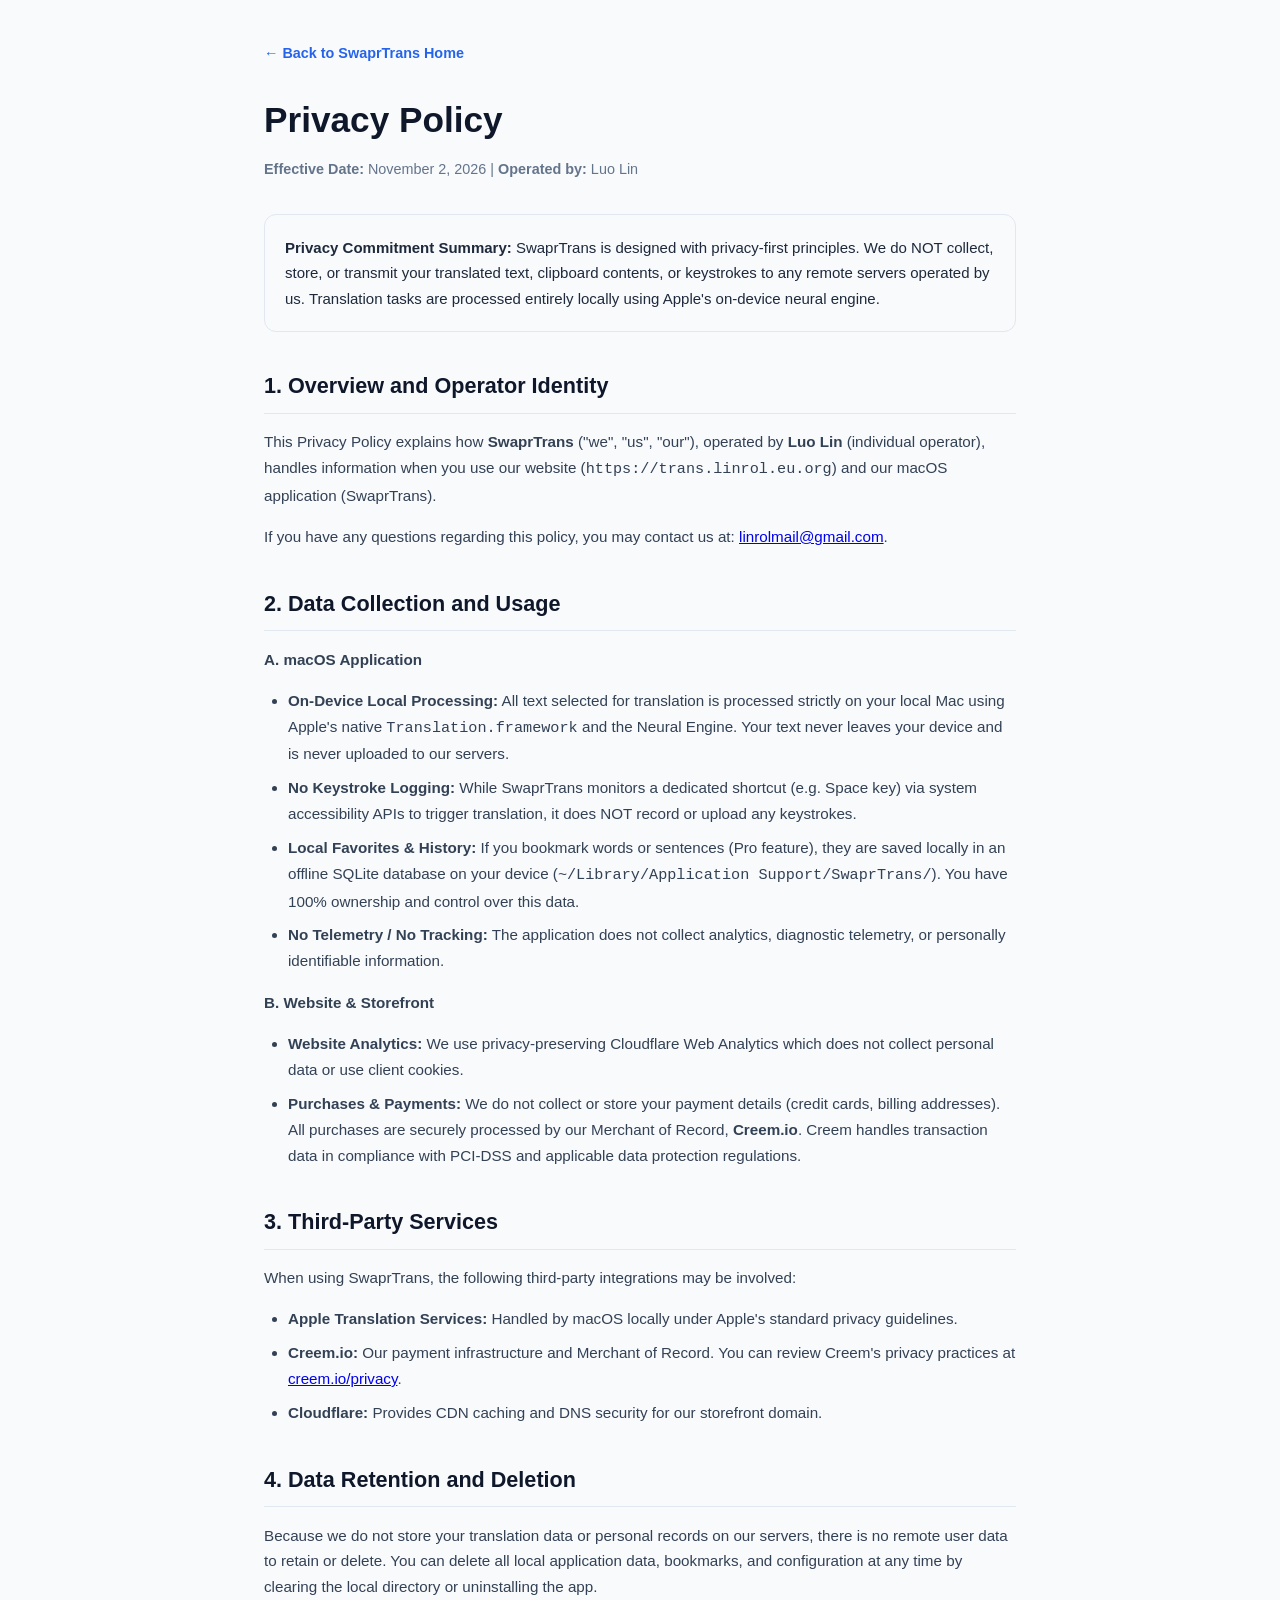
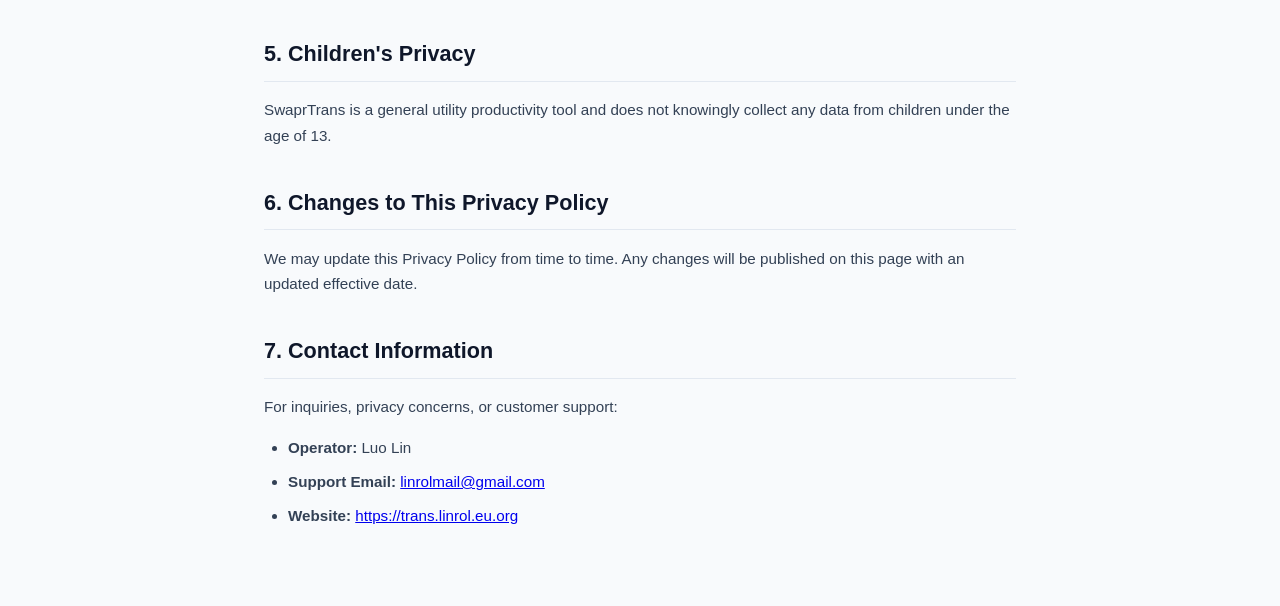
==== docs/privacy.html @ 2050230d "feat(compliance): add Privacy Policy, Terms of Service with AUP & NSFW policy, custom domain trans.l" ====
<!DOCTYPE html>
<html lang="en">
  <head>
    <meta charset="utf-8" />
    <meta name="viewport" content="width=device-width, initial-scale=1" />
    <title>Privacy Policy - SwaprTrans</title>
    <meta name="description" content="Privacy Policy for SwaprTrans application and website." />
    <link rel="canonical" href="https://trans.linrol.eu.org/privacy.html" />
    <link rel="icon" type="image/png" href="assets/favicon.png" />
    <link rel="stylesheet" href="styles.css" />
    <style>
      .legal-page {
        max-width: 800px;
        margin: 40px auto 80px;
        padding: 0 24px;
        color: #1e293b;
        line-height: 1.7;
      }
      .legal-page h1 {
        font-size: 2.2rem;
        font-weight: 800;
        margin-bottom: 8px;
        color: #0f172a;
      }
      .legal-page .meta {
        color: #64748b;
        font-size: 0.9rem;
        margin-bottom: 32px;
      }
      .legal-page h2 {
        font-size: 1.35rem;
        font-weight: 700;
        margin-top: 36px;
        margin-bottom: 12px;
        color: #0f172a;
        border-bottom: 1px solid #e2e8f0;
        padding-bottom: 8px;
      }
      .legal-page p, .legal-page li {
        font-size: 0.95rem;
        color: #334155;
      }
      .legal-page ul {
        padding-left: 24px;
        margin-bottom: 16px;
      }
      .legal-page li {
        margin-bottom: 8px;
      }
      .legal-card {
        background: #f8fafc;
        border: 1px solid #e2e8f0;
        border-radius: 12px;
        padding: 20px;
        margin: 24px 0;
      }
      .back-nav {
        margin-bottom: 24px;
      }
      .back-nav a {
        display: inline-flex;
        align-items: center;
        gap: 6px;
        color: #2563eb;
        text-decoration: none;
        font-weight: 600;
        font-size: 0.9rem;
      }
      .back-nav a:hover {
        text-decoration: underline;
      }
    </style>
  </head>
  <body>
    <div class="legal-page">
      <div class="back-nav">
        <a href="/">← Back to SwaprTrans Home</a>
      </div>

      <h1>Privacy Policy</h1>
      <div class="meta">
        <strong>Effective Date:</strong> November 2, 2026 | <strong>Operated by:</strong> Luo Lin
      </div>

      <div class="legal-card">
        <strong>Privacy Commitment Summary:</strong> SwaprTrans is designed with privacy-first principles. We do NOT collect, store, or transmit your translated text, clipboard contents, or keystrokes to any remote servers operated by us. Translation tasks are processed entirely locally using Apple's on-device neural engine.
      </div>

      <h2>1. Overview and Operator Identity</h2>
      <p>
        This Privacy Policy explains how <strong>SwaprTrans</strong> ("we", "us", "our"), operated by <strong>Luo Lin</strong> (individual operator), handles information when you use our website (<code>https://trans.linrol.eu.org</code>) and our macOS application (SwaprTrans).
      </p>
      <p>
        If you have any questions regarding this policy, you may contact us at: <a href="mailto:linrolmail@gmail.com">linrolmail@gmail.com</a>.
      </p>

      <h2>2. Data Collection and Usage</h2>
      <p><strong>A. macOS Application</strong></p>
      <ul>
        <li><strong>On-Device Local Processing:</strong> All text selected for translation is processed strictly on your local Mac using Apple's native <code>Translation.framework</code> and the Neural Engine. Your text never leaves your device and is never uploaded to our servers.</li>
        <li><strong>No Keystroke Logging:</strong> While SwaprTrans monitors a dedicated shortcut (e.g. Space key) via system accessibility APIs to trigger translation, it does NOT record or upload any keystrokes.</li>
        <li><strong>Local Favorites & History:</strong> If you bookmark words or sentences (Pro feature), they are saved locally in an offline SQLite database on your device (<code>~/Library/Application Support/SwaprTrans/</code>). You have 100% ownership and control over this data.</li>
        <li><strong>No Telemetry / No Tracking:</strong> The application does not collect analytics, diagnostic telemetry, or personally identifiable information.</li>
      </ul>

      <p><strong>B. Website & Storefront</strong></p>
      <ul>
        <li><strong>Website Analytics:</strong> We use privacy-preserving Cloudflare Web Analytics which does not collect personal data or use client cookies.</li>
        <li><strong>Purchases & Payments:</strong> We do not collect or store your payment details (credit cards, billing addresses). All purchases are securely processed by our Merchant of Record, <strong>Creem.io</strong>. Creem handles transaction data in compliance with PCI-DSS and applicable data protection regulations.</li>
      </ul>

      <h2>3. Third-Party Services</h2>
      <p>
        When using SwaprTrans, the following third-party integrations may be involved:
      </p>
      <ul>
        <li><strong>Apple Translation Services:</strong> Handled by macOS locally under Apple's standard privacy guidelines.</li>
        <li><strong>Creem.io:</strong> Our payment infrastructure and Merchant of Record. You can review Creem's privacy practices at <a href="https://www.creem.io/privacy" target="_blank" rel="noopener noreferrer">creem.io/privacy</a>.</li>
        <li><strong>Cloudflare:</strong> Provides CDN caching and DNS security for our storefront domain.</li>
      </ul>

      <h2>4. Data Retention and Deletion</h2>
      <p>
        Because we do not store your translation data or personal records on our servers, there is no remote user data to retain or delete. You can delete all local application data, bookmarks, and configuration at any time by clearing the local directory or uninstalling the app.
      </p>

      <h2>5. Children's Privacy</h2>
      <p>
        SwaprTrans is a general utility productivity tool and does not knowingly collect any data from children under the age of 13.
      </p>

      <h2>6. Changes to This Privacy Policy</h2>
      <p>
        We may update this Privacy Policy from time to time. Any changes will be published on this page with an updated effective date.
      </p>

      <h2>7. Contact Information</h2>
      <p>
        For inquiries, privacy concerns, or customer support:
      </p>
      <ul>
        <li><strong>Operator:</strong> Luo Lin</li>
        <li><strong>Support Email:</strong> <a href="mailto:linrolmail@gmail.com">linrolmail@gmail.com</a></li>
        <li><strong>Website:</strong> <a href="https://trans.linrol.eu.org">https://trans.linrol.eu.org</a></li>
      </ul>
    </div>
  </body>
</html>
---- docs/styles.css ----
:root {
  --bg: #f8fafc;
  --bg-elevated: rgba(255, 255, 255, 0.9);
  --bg-card: #ffffff;
  --bg-card-hover: #ffffff;
  --border: rgba(15, 23, 42, 0.08);
  --border-strong: rgba(15, 23, 42, 0.14);
  --border-accent: rgba(37, 99, 235, 0.35);
  --text: #0f172a;
  --text-muted: #475569;
  --text-dim: #64748b;
  --primary: #0284c7;
  --primary-hover: #0369a1;
  --accent: #6366f1;
  --emerald: #059669;
  --radius-xs: 6px;
  --radius-sm: 10px;
  --radius: 16px;
  --radius-lg: 24px;
  --ease: cubic-bezier(0.16, 1, 0.3, 1);
  --font-sans: -apple-system, BlinkMacSystemFont, "SF Pro Text", "SF Pro Display", "PingFang SC", "Hiragino Sans GB", "Segoe UI", Roboto, Helvetica, Arial, sans-serif;
  --font-mono: ui-monospace, SFMono-Regular, "SF Mono", Menlo, Monaco, Consolas, monospace;
  color-scheme: light;
}

*, *::before, *::after {
  box-sizing: border-box;
}

html {
  scroll-behavior: smooth;
  scroll-padding-top: 90px;
}

body {
  margin: 0;
  min-height: 100dvh;
  font-family: var(--font-sans);
  font-size: 15px;
  line-height: 1.6;
  color: var(--text);
  background-color: var(--bg);
  overflow-x: hidden;
  -webkit-font-smoothing: antialiased;
  text-rendering: optimizeLegibility;
}

/* Luminous Ambient Glow (Hardware Accelerated, Zero-Blur Gradient) */
.ambient {
  position: absolute;
  top: 0;
  left: 0;
  right: 0;
  height: 1200px;
  pointer-events: none;
  z-index: 0;
  overflow: hidden;
  background:
    radial-gradient(circle 500px at 25% 0%, rgba(186, 230, 253, 0.45) 0%, transparent 70%),
    radial-gradient(circle 450px at 85% 25%, rgba(221, 214, 254, 0.4) 0%, transparent 70%),
    radial-gradient(circle 400px at 15% 65%, rgba(254, 215, 170, 0.25) 0%, transparent 70%);
}

.container {
  width: 100%;
  max-width: 960px;
  margin: 0 auto;
  padding: 0 20px;
  position: relative;
  z-index: 1;
}

/* Floating Pill Navbar */
.nav-wrap {
  position: sticky;
  top: 16px;
  z-index: 100;
  display: flex;
  justify-content: center;
  padding: 0 16px;
}

.nav-pill {
  display: flex;
  align-items: center;
  justify-content: space-between;
  gap: 16px;
  padding: 6px 14px 6px 12px;
  background: rgba(255, 255, 255, 0.88);
  backdrop-filter: blur(20px) saturate(180%);
  -webkit-backdrop-filter: blur(20px) saturate(180%);
  border: 1px solid var(--border-strong);
  border-radius: 9999px;
  box-shadow: 0 10px 30px rgba(15, 23, 42, 0.08), 0 1px 3px rgba(15, 23, 42, 0.05);
  max-width: 900px;
  width: 100%;
}

.brand {
  display: flex;
  align-items: center;
  gap: 10px;
  text-decoration: none;
  color: var(--text);
  font-weight: 700;
  flex-shrink: 0;
}

.brand img {
  border-radius: 7px;
  box-shadow: 0 2px 6px rgba(0, 0, 0, 0.08);
}

.brand-text {
  display: flex;
  align-items: center;
  gap: 6px;
}

.brand-title {
  font-size: 0.98rem;
  letter-spacing: -0.02em;
  color: #0f172a;
  white-space: nowrap;
}

.brand-badge {
  font-size: 0.72rem;
  color: #0284c7;
  background: #e0f2fe;
  padding: 2px 8px;
  border-radius: 9999px;
  font-weight: 600;
  white-space: nowrap;
}

.nav-links {
  display: flex;
  align-items: center;
  gap: 18px;
  white-space: nowrap;
}

.nav-links a {
  font-size: 0.85rem;
  font-weight: 500;
  color: var(--text-muted);
  text-decoration: none;
  white-space: nowrap;
  transition: color 150ms var(--ease);
}

.nav-links a:hover {
  color: var(--text);
}

.nav-links .nav-link-pro {
  color: #7c3aed;
  font-weight: 600;
  display: inline-flex;
  align-items: center;
  gap: 4px;
  background: rgba(124, 58, 237, 0.08);
  padding: 3px 10px;
  border-radius: 9999px;
  font-size: 0.82rem;
  transition: all 150ms var(--ease);
}

.nav-links .nav-link-pro:hover {
  background: rgba(124, 58, 237, 0.16);
  color: #6d28d9;
}

.nav-links .nav-link-pro .pro-tag {
  font-size: 0.72rem;
  line-height: 1;
}

.nav-actions {
  display: flex;
  align-items: center;
  gap: 8px;
  flex-shrink: 0;
  padding-right: 2px;
}

/* Language Toggle Switch */
.lang-switch {
  display: flex;
  background: #f1f5f9;
  border: 1px solid var(--border);
  border-radius: 9999px;
  padding: 2px;
}

.lang-switch button {
  background: transparent;
  border: none;
  padding: 3px 8px;
  font-size: 0.74rem;
  font-weight: 600;
  color: var(--text-muted);
  border-radius: 9999px;
  cursor: pointer;
  transition: all 150ms var(--ease);
}

.lang-switch button[aria-pressed="true"] {
  background: #ffffff;
  color: #0f172a;
  box-shadow: 0 1px 3px rgba(0, 0, 0, 0.1);
}

/* Button Component */
.btn {
  display: inline-flex;
  align-items: center;
  justify-content: center;
  gap: 6px;
  padding: 7px 15px;
  font-size: 0.84rem;
  font-weight: 600;
  border-radius: 9999px;
  text-decoration: none;
  cursor: pointer;
  border: none;
  transition: all 180ms var(--ease);
  line-height: 1.2;
  white-space: nowrap;
  flex-shrink: 0;
}

.btn-primary {
  background: linear-gradient(135deg, #0284c7 0%, #2563eb 100%);
  color: #ffffff;
  box-shadow: 0 4px 14px rgba(37, 99, 235, 0.28);
}

.btn-primary:hover {
  background: linear-gradient(135deg, #0369a1 0%, #1d4ed8 100%);
  box-shadow: 0 6px 20px rgba(37, 99, 235, 0.4);
  transform: translateY(-1px);
}

.btn-secondary {
  background: #ffffff;
  color: #0f172a;
  border: 1px solid var(--border-strong);
  box-shadow: 0 1px 2px rgba(0, 0, 0, 0.04);
}

.btn-secondary:hover {
  background: #f8fafc;
  border-color: rgba(15, 23, 42, 0.25);
  transform: translateY(-1px);
}

.btn-pro {
  background: linear-gradient(135deg, #7c3aed 0%, #a855f7 100%);
  color: #ffffff !important;
  box-shadow: 0 4px 14px rgba(124, 58, 237, 0.32);
  border: none;
}

.btn-pro:hover {
  background: linear-gradient(135deg, #6d28d9 0%, #9333ea 100%);
  box-shadow: 0 6px 20px rgba(124, 58, 237, 0.45);
  transform: translateY(-1px);
}

.btn-icon {
  width: 32px;
  height: 32px;
  padding: 0;
  border-radius: 50%;
  background: #ffffff;
  border: 1px solid var(--border);
  color: var(--text-muted);
  box-shadow: 0 1px 2px rgba(0, 0, 0, 0.04);
  flex-shrink: 0;
}

.btn-icon:hover {
  color: var(--text);
  border-color: var(--border-strong);
}

/* Hero Section */
.hero {
  padding: 56px 0 36px;
  text-align: center;
}

.eyebrow-pill {
  display: inline-flex;
  align-items: center;
  gap: 8px;
  padding: 4px 12px;
  background: #e0f2fe;
  border: 1px solid rgba(2, 132, 199, 0.25);
  border-radius: 9999px;
  font-size: 0.78rem;
  font-weight: 600;
  color: #0369a1;
  margin-bottom: 22px;
}

.eyebrow-pill .dot {
  width: 6px;
  height: 6px;
  background: #0284c7;
  border-radius: 50%;
  box-shadow: 0 0 8px rgba(2, 132, 199, 0.6);
}

.hero h1 {
  font-size: clamp(2.3rem, 4.8vw, 3.8rem);
  font-weight: 800;
  line-height: 1.15;
  letter-spacing: -0.04em;
  margin: 0 0 16px;
  color: #0f172a;
}

.hero h1 .gradient {
  background: linear-gradient(135deg, #0284c7 0%, #4f46e5 50%, #9333ea 100%);
  -webkit-background-clip: text;
  -webkit-text-fill-color: transparent;
}

.hero-sub {
  font-size: 1.05rem;
  color: var(--text-muted);
  max-width: 640px;
  margin: 0 auto 28px;
  line-height: 1.65;
}

.hero-actions {
  display: flex;
  align-items: center;
  justify-content: center;
  gap: 12px;
  margin-bottom: 28px;
}

.hero-actions .btn {
  padding: 10px 22px;
  font-size: 0.92rem;
}

.hero-meta {
  display: flex;
  align-items: center;
  justify-content: center;
  gap: 20px;
  font-size: 0.8rem;
  color: var(--text-dim);
  margin-bottom: 40px;
}

.hero-meta span {
  display: inline-flex;
  align-items: center;
  gap: 5px;
}

.hero-meta svg {
  color: var(--emerald);
}

/* Interactive macOS Demo Box (Clean Light Window) */
.demo-card {
  background: #ffffff;
  border-radius: var(--radius);
  border: 1px solid var(--border-strong);
  box-shadow: 0 24px 60px rgba(15, 23, 42, 0.09), 0 1px 3px rgba(0, 0, 0, 0.04);
  max-width: 760px;
  margin: 0 auto;
  overflow: hidden;
  text-align: left;
}

.demo-bar {
  height: 38px;
  background: #f8fafc;
  border-bottom: 1px solid #e2e8f0;
  display: flex;
  align-items: center;
  padding: 0 14px;
  position: relative;
}

.demo-dots {
  display: flex;
  gap: 6px;
}

.demo-dot {
  width: 10px;
  height: 10px;
  border-radius: 50%;
}

.demo-dot.red { background: #ff5f56; }
.demo-dot.yellow { background: #ffbd2e; }
.demo-dot.green { background: #27c93f; }

.demo-title {
  position: absolute;
  left: 50%;
  transform: translateX(-50%);
  font-size: 0.78rem;
  font-weight: 500;
  color: #64748b;
  display: flex;
  align-items: center;
  gap: 5px;
}

.demo-body {
  padding: 24px;
  position: relative;
  background: #ffffff;
  min-height: 275px;
}

.editor-fake-toolbar {
  display: flex;
  align-items: center;
  gap: 14px;
  margin-top: 14px;
  color: #94a3b8;
  opacity: 0.6;
  font-size: 14px;
}

.editor-fake-toolbar svg {
  width: 15px;
  height: 15px;
}

/* Safari Browser URL Bar in Demo */
.demo-browser-bar {
  position: absolute;
  left: 50%;
  transform: translateX(-50%);
  background: #ffffff;
  border: 1px solid #cbd5e1;
  border-radius: 6px;
  padding: 3px 14px;
  font-size: 0.74rem;
  color: #475569;
  display: flex;
  align-items: center;
  gap: 6px;
  max-width: 380px;
  width: 60%;
  box-shadow: 0 1px 2px rgba(0, 0, 0, 0.03);
}

.demo-browser-bar svg {
  color: #64748b;
  flex-shrink: 0;
}

#browser-url-text {
  overflow: hidden;
  text-overflow: ellipsis;
  white-space: nowrap;
}

/* Terminal Theme Styles */
.demo-card.theme-terminal {
  background: #18181b;
  border-color: #3f3f46;
  box-shadow: 0 24px 60px rgba(0, 0, 0, 0.45);
}

.demo-card.theme-terminal .demo-bar {
  background: #27272a;
  border-bottom: 1px solid #3f3f46;
}

.demo-card.theme-terminal .demo-title {
  color: #a1a1aa;
  font-family: ui-monospace, SFMono-Regular, Menlo, Monaco, Consolas, monospace;
}

.demo-card.theme-terminal .demo-body {
  background: #18181b;
}

.demo-card.theme-terminal .input-surface {
  background: #18181b;
  color: #f4f4f5;
  font-family: ui-monospace, SFMono-Regular, Menlo, Monaco, Consolas, monospace;
  font-size: 0.95rem;
}

.demo-card.theme-terminal .terminal-prompt {
  color: #34d399;
  font-weight: 600;
  margin-right: 4px;
}

.demo-card.theme-terminal .terminal-fake-statusbar {
  display: flex;
  align-items: center;
  margin-top: 18px;
  padding-top: 8px;
  border-top: 1px solid #27272a;
  font-family: ui-monospace, monospace;
  font-size: 10px;
  color: #71717a;
}

/* Browser Theme Styles */
.demo-card.theme-browser {
  background: #fdfdfd;
}

.demo-card.theme-browser .input-surface {
  font-family: -apple-system, BlinkMacSystemFont, "Segoe UI", Roboto, Helvetica, Arial, sans-serif;
  font-size: 1.08rem;
  line-height: 1.7;
  color: #1e293b;
  padding: 16px 20px;
}

.input-surface {
  background: #ffffff;
  border-radius: var(--radius-sm);
  padding: 12px 14px;
  min-height: 90px;
  font-size: 1.05rem;
  line-height: 1.6;
  color: #0f172a;
}

.text-stream {
  word-break: break-word;
}

.text-selected {
  background: #6ee7b7;
  color: #064e3b;
  border-radius: 3px;
  padding: 1px 4px;
}

.text-replaced {
  background: #dcfce7;
  color: #15803d;
  border-radius: 3px;
  padding: 1px 4px;
  animation: swapGlow 0.8s ease-out;
}

/* Exact Real-App SwaprTrans HUD (1:1 with Screenshot) */
.swapr-hud {
  position: absolute;
  top: 76px;
  left: 24px;
  width: 320px;
  background: rgba(244, 245, 247, 0.88);
  backdrop-filter: blur(28px) saturate(190%);
  -webkit-backdrop-filter: blur(28px) saturate(190%);
  border: 1px solid rgba(255, 255, 255, 0.7);
  border-radius: 14px;
  padding: 12px 14px 14px;
  box-shadow: 0 16px 36px rgba(15, 23, 42, 0.16), 0 2px 10px rgba(0, 0, 0, 0.06);
  opacity: 0;
  transform: translateY(6px) scale(0.98);
  transition: all 0.22s var(--ease);
  pointer-events: none;
  z-index: 10;
  color: #1e293b;
}

.swapr-hud.is-visible {
  opacity: 1;
  transform: translateY(0) scale(1);
}

.hud-header {
  display: flex;
  align-items: center;
  justify-content: space-between;
  margin-bottom: 8px;
}

.hud-direction-pill {
  display: inline-flex;
  align-items: center;
  gap: 5px;
  background: rgba(0, 0, 0, 0.06);
  padding: 3px 8px;
  border-radius: 6px;
  font-size: 11px;
  font-weight: 700;
  color: #0f172a;
}

.hud-direction-pill svg.hud-book-icon {
  width: 12px;
  height: 12px;
  color: #0284c7;
}

.hud-direction-pill svg.hud-swap-arrows {
  width: 10px;
  height: 10px;
  color: #64748b;
}

.hud-header-right {
  display: flex;
  align-items: center;
  gap: 8px;
}

.hud-icon-btn {
  background: transparent;
  border: none;
  color: #64748b;
  cursor: pointer;
  padding: 2px;
  display: flex;
  align-items: center;
  justify-content: center;
}

.hud-provider-tag {
  font-size: 9.5px;
  color: #64748b;
  background: rgba(0, 0, 0, 0.06);
  padding: 2px 7px;
  border-radius: 9999px;
  font-weight: 500;
}

.hud-body {
  margin-top: 4px;
  margin-bottom: 12px;
}

.hud-orig-text {
  font-size: 11px;
  color: #64748b;
  line-height: 1.4;
}

.hud-divider {
  height: 1px;
  background: rgba(0, 0, 0, 0.07);
  margin: 6px 0 8px;
}

.hud-trans-text {
  font-size: 13.5px;
  font-weight: 600;
  color: #0f172a;
  line-height: 1.45;
}

.hud-actions {
  display: flex;
  justify-content: flex-end;
  gap: 8px;
}

.hud-btn {
  display: inline-flex;
  align-items: center;
  gap: 5px;
  background: #ffffff;
  border: 1px solid rgba(0, 0, 0, 0.12);
  border-radius: 6px;
  padding: 4px 10px;
  font-size: 11px;
  font-weight: 500;
  color: #0f172a;
  box-shadow: 0 1px 2px rgba(0, 0, 0, 0.05);
  transition: all 120ms ease;
}

.hud-btn.active,
.hud-btn-replace.active {
  background: #0284c7;
  color: #ffffff;
  border-color: #0284c7;
  box-shadow: 0 2px 6px rgba(2, 132, 199, 0.35);
  transform: scale(0.97);
}

.hud-btn-copy.active {
  background: #10b981 !important;
  color: #ffffff !important;
  border-color: #10b981 !important;
  box-shadow: 0 2px 6px rgba(16, 185, 129, 0.35) !important;
  transform: scale(0.97);
}

.demo-pills {
  display: flex;
  justify-content: center;
  gap: 8px;
  margin-top: 14px;
}

.demo-pill {
  background: #ffffff;
  border: 1px solid var(--border);
  color: var(--text-muted);
  font-size: 0.78rem;
  padding: 5px 13px;
  border-radius: 9999px;
  cursor: pointer;
  box-shadow: 0 1px 2px rgba(0, 0, 0, 0.03);
  transition: all 150ms var(--ease);
}

.demo-pill:hover,
.demo-pill.active {
  background: #e0f2fe;
  border-color: rgba(2, 132, 199, 0.35);
  color: #0369a1;
  font-weight: 600;
}

/* Compact Bento Features (4 Key Cards in Crisp White) */
.features-section {
  padding: 50px 0 36px;
}

.bento-grid {
  display: grid;
  grid-template-columns: repeat(2, 1fr);
  gap: 16px;
}

.bento-card {
  background: #ffffff;
  border: 1px solid var(--border);
  border-radius: var(--radius);
  padding: 24px;
  box-shadow: 0 4px 18px rgba(15, 23, 42, 0.04);
  transition: all 200ms var(--ease);
  position: relative;
  display: flex;
  flex-direction: column;
}

.bento-card:hover {
  border-color: rgba(15, 23, 42, 0.16);
  transform: translateY(-2px);
  box-shadow: 0 12px 30px rgba(15, 23, 42, 0.08);
}

.bento-card-icon {
  width: 40px;
  height: 40px;
  border-radius: 10px;
  background: #eff6ff;
  border: 1px solid #dbeafe;
  display: flex;
  align-items: center;
  justify-content: center;
  color: #2563eb;
  margin-bottom: 14px;
  flex-shrink: 0;
}

.bento-card-icon.purple {
  background: #f5f3ff;
  border-color: #ede9fe;
  color: #7c3aed;
}

.bento-card-icon.emerald {
  background: #ecfdf5;
  border-color: #d1fae5;
  color: #059669;
}

.bento-card h3 {
  font-size: 1.05rem;
  font-weight: 700;
  margin: 0 0 8px;
  color: #0f172a;
}

.bento-card p {
  font-size: 0.88rem;
  color: var(--text-muted);
  line-height: 1.6;
  margin: 0;
  flex-grow: 1;
}

/* Compact Install & Setup Card */
.install-section {
  padding: 24px 0 60px;
}

.install-box {
  background: #ffffff;
  border: 1px solid var(--border);
  border-radius: var(--radius);
  padding: 28px;
  display: grid;
  grid-template-columns: 1.2fr 1fr;
  gap: 28px;
  align-items: center;
  box-shadow: 0 6px 24px rgba(15, 23, 42, 0.04);
}

.install-steps {
  list-style: none;
  padding: 0;
  margin: 0;
  display: flex;
  flex-direction: column;
  gap: 12px;
}

.install-step {
  display: flex;
  align-items: flex-start;
  gap: 10px;
  font-size: 0.88rem;
  color: var(--text-muted);
}

.install-step-num {
  font-family: var(--font-mono);
  font-size: 0.74rem;
  font-weight: 700;
  color: #0284c7;
  background: #e0f2fe;
  padding: 1px 6px;
  border-radius: 4px;
  margin-top: 2px;
  flex-shrink: 0;
}

.install-step strong {
  color: #0f172a;
}

.install-cta-side {
  display: flex;
  flex-direction: column;
  align-items: center;
  gap: 14px;
  text-align: center;
  background: #f8fafc;
  border: 1px solid #e2e8f0;
  border-radius: var(--radius-sm);
  padding: 22px;
}

.install-cta-side .btn {
  width: 100%;
}

.code-pill {
  font-family: var(--font-mono);
  font-size: 0.78rem;
  color: #0369a1;
  background: #ffffff;
  padding: 6px 12px;
  border-radius: 6px;
  border: 1px solid #cbd5e1;
  width: 100%;
  text-align: left;
  overflow-x: auto;
}

/* Professional Light Footer */
.site-footer {
  border-top: 1px solid #e2e8f0;
  padding: 36px 0 30px;
  font-size: 0.84rem;
  color: var(--text-muted);
  background: #ffffff;
}

.footer-inner {
  display: flex;
  flex-direction: column;
  gap: 16px;
}

.footer-top {
  display: flex;
  align-items: center;
  justify-content: space-between;
  gap: 16px;
  flex-wrap: wrap;
}

.footer-brand-desc {
  color: #475569;
  font-weight: 500;
}

.footer-contact a {
  color: #2563eb;
  text-decoration: none;
  font-weight: 500;
}

.footer-contact a:hover {
  text-decoration: underline;
}

.footer-links {
  display: flex;
  align-items: center;
  gap: 20px;
  flex-wrap: wrap;
  padding: 10px 0;
  border-top: 1px solid #f1f5f9;
  border-bottom: 1px solid #f1f5f9;
}

.footer-links a {
  color: var(--text-dim);
  text-decoration: none;
  font-weight: 500;
  transition: color 150ms var(--ease);
}

.footer-links a:hover {
  color: #0f172a;
}

.footer-legal-bar {
  display: flex;
  align-items: center;
  justify-content: space-between;
  gap: 16px;
  font-size: 0.78rem;
  color: #94a3b8;
  flex-wrap: wrap;
}

.footer-mor-note {
  color: #94a3b8;
}

/* FAQ Section */
.faq-section {
  padding: 80px 0 60px;
}

.faq-title {
  font-size: 1.7rem;
  font-weight: 700;
  text-align: center;
  margin: 0 0 10px;
  color: var(--text);
  letter-spacing: -0.02em;
}

.faq-sub {
  font-size: 0.95rem;
  color: var(--text-muted);
  text-align: center;
  max-width: 520px;
  margin: 0 auto 36px;
}

.faq-grid {
  display: grid;
  grid-template-columns: repeat(2, 1fr);
  gap: 20px;
}

.faq-card {
  background: var(--bg-card);
  border: 1px solid var(--border);
  border-radius: var(--radius);
  padding: 24px;
  box-shadow: 0 2px 8px rgba(15, 23, 42, 0.03);
  transition: all 0.2s var(--ease);
  display: flex;
  flex-direction: column;
}

.faq-card:hover {
  border-color: rgba(2, 132, 199, 0.35);
  box-shadow: 0 6px 20px rgba(15, 23, 42, 0.06);
}

.faq-q {
  font-size: 1.05rem;
  font-weight: 600;
  color: var(--text);
  margin: 0 0 10px;
  display: flex;
  align-items: center;
  gap: 8px;
}

.faq-q-icon {
  font-size: 1rem;
  color: var(--primary);
  flex-shrink: 0;
}

.faq-a {
  font-size: 0.9rem;
  line-height: 1.65;
  color: var(--text-muted);
  margin: 0;
  flex-grow: 1;
}

/* Pricing & Edition Section */
.pricing-section {
  padding: 50px 0 40px;
}

.pricing-grid {
  display: grid;
  grid-template-columns: repeat(2, 1fr);
  gap: 24px;
  max-width: 860px;
  margin: 0 auto;
}

.pricing-card {
  background: #ffffff;
  border: 1px solid var(--border);
  border-radius: var(--radius);
  padding: 32px 28px;
  box-shadow: 0 4px 20px rgba(15, 23, 42, 0.04);
  display: flex;
  flex-direction: column;
  position: relative;
  transition: all 200ms var(--ease);
}

.pricing-card:hover {
  transform: translateY(-2px);
  box-shadow: 0 12px 32px rgba(15, 23, 42, 0.08);
}

.pricing-card.featured {
  border: 2px solid #a855f7;
  background: linear-gradient(180deg, #ffffff 0%, #faf5ff 100%);
  box-shadow: 0 8px 30px rgba(168, 85, 247, 0.12);
}

.pricing-card.featured:hover {
  box-shadow: 0 16px 40px rgba(168, 85, 247, 0.2);
}

.pricing-tag {
  position: absolute;
  top: -12px;
  right: 24px;
  background: linear-gradient(135deg, #7c3aed 0%, #d946ef 100%);
  color: #ffffff;
  font-size: 0.72rem;
  font-weight: 700;
  padding: 3px 12px;
  border-radius: 9999px;
  box-shadow: 0 2px 8px rgba(124, 58, 237, 0.3);
  letter-spacing: 0.02em;
}

.pricing-header {
  margin-bottom: 20px;
}

.pricing-title {
  font-size: 1.25rem;
  font-weight: 700;
  color: #0f172a;
  margin: 0 0 6px;
  display: flex;
  align-items: center;
  gap: 8px;
}

.pricing-desc {
  font-size: 0.86rem;
  color: var(--text-muted);
  margin: 0;
  line-height: 1.5;
}

.pricing-price-box {
  margin-bottom: 24px;
  padding-bottom: 20px;
  border-bottom: 1px solid var(--border);
}

.pricing-price {
  font-size: 2.2rem;
  font-weight: 800;
  color: #0f172a;
  letter-spacing: -0.03em;
  display: flex;
  align-items: baseline;
  gap: 6px;
}

.pricing-price-sub {
  font-size: 0.82rem;
  font-weight: 500;
  color: var(--text-dim);
}

.pricing-features {
  list-style: none;
  padding: 0;
  margin: 0 0 28px;
  display: flex;
  flex-direction: column;
  gap: 12px;
  flex-grow: 1;
}

.pricing-feature-item {
  display: flex;
  align-items: flex-start;
  gap: 10px;
  font-size: 0.88rem;
  color: var(--text);
  line-height: 1.45;
}

.pricing-check {
  width: 18px;
  height: 18px;
  border-radius: 50%;
  background: #ecfdf5;
  color: #059669;
  display: flex;
  align-items: center;
  justify-content: center;
  font-size: 11px;
  font-weight: 700;
  flex-shrink: 0;
  margin-top: 2px;
}

.pricing-check.pro-check {
  background: #f3e8ff;
  color: #7c3aed;
}

.pricing-card .btn {
  width: 100%;
  padding: 11px 18px;
  font-size: 0.92rem;
}

.pricing-note {
  font-size: 0.76rem;
  color: var(--text-dim);
  text-align: center;
  margin-top: 10px;
}

/* Responsive */
@media (max-width: 768px) {
  .nav-links {
    display: none;
  }
  .pricing-grid {
    grid-template-columns: 1fr;
  }
  .bento-grid {
    grid-template-columns: 1fr;
  }
  .faq-grid {
    grid-template-columns: 1fr;
  }
  .install-box {
    grid-template-columns: 1fr;
  }
  .hero h1 {
    font-size: 2.2rem;
  }
}

/* 开发者赛博咖啡馆穿透胶囊 (Cyber Cafe Portal) */
.cyber-cafe-portal {
  position: fixed;
  bottom: 24px;
  right: 24px;
  z-index: 99;
  background: rgba(255, 255, 255, 0.85);
  backdrop-filter: blur(12px);
  -webkit-backdrop-filter: blur(12px);
  border: 1px solid rgba(220, 210, 195, 0.85);
  border-radius: 999px;
  padding: 8px 16px;
  font-size: 13px;
  font-weight: 600;
  color: #382516;
  text-decoration: none;
  display: inline-flex;
  align-items: center;
  gap: 6px;
  box-shadow: 0 4px 16px rgba(56, 37, 22, 0.1);
  transition: all 0.25s cubic-bezier(0.16, 1, 0.3, 1);
}

.cyber-cafe-portal:hover {
  background: #ffffff;
  border-color: #c86835;
  color: #c86835;
  transform: translateY(-2px);
  box-shadow: 0 8px 24px rgba(200, 104, 53, 0.18);
}

@media (max-width: 768px) {
  .cyber-cafe-portal {
    bottom: 16px;
    right: 16px;
    padding: 7px 12px;
    font-size: 12px;
  }
}
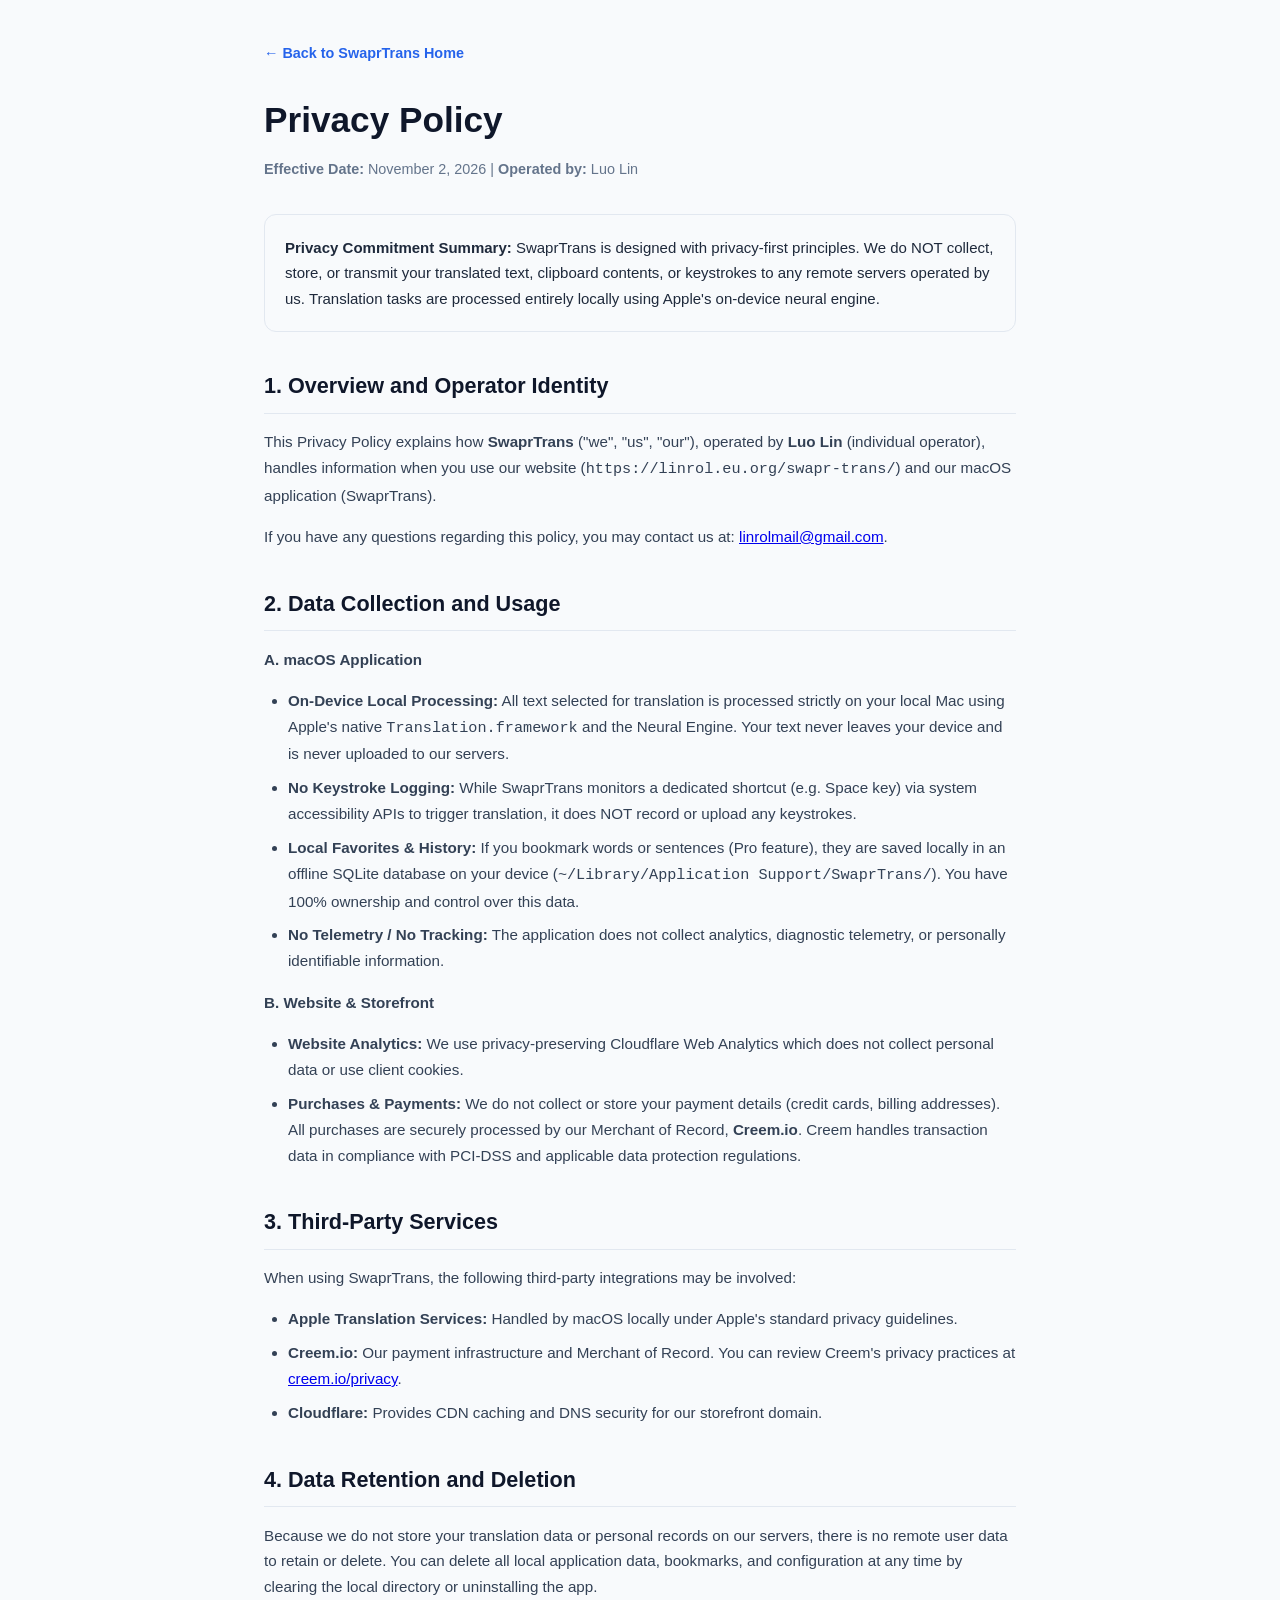
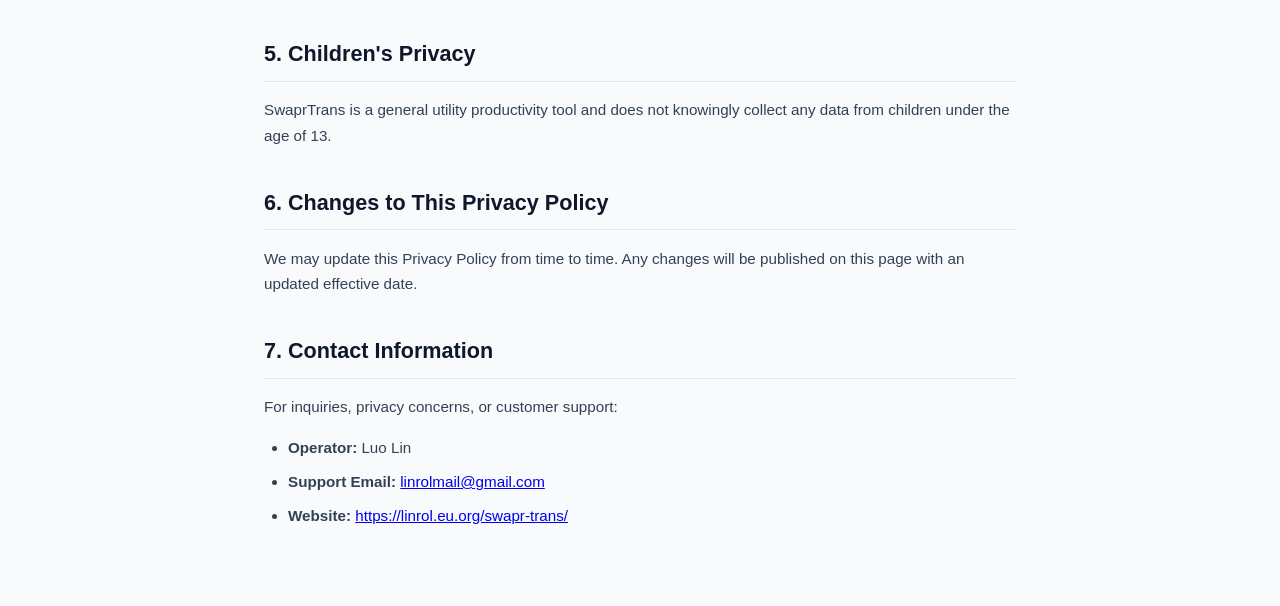
==== commit ccf9047b: "docs: standardize SEO URLs and legal terms to linrol.eu.org/swapr-trans/" ====
--- a/docs/privacy.html
+++ b/docs/privacy.html
@@ -5,7 +5,7 @@
     <meta name="viewport" content="width=device-width, initial-scale=1" />
     <title>Privacy Policy - SwaprTrans</title>
     <meta name="description" content="Privacy Policy for SwaprTrans application and website." />
-    <link rel="canonical" href="https://trans.linrol.eu.org/privacy.html" />
+    <link rel="canonical" href="https://linrol.eu.org/swapr-trans/privacy.html" />
     <link rel="icon" type="image/png" href="assets/favicon.png" />
     <link rel="stylesheet" href="styles.css" />
     <style>
@@ -74,7 +74,7 @@
   <body>
     <div class="legal-page">
       <div class="back-nav">
-        <a href="/">← Back to SwaprTrans Home</a>
+        <a href="./">← Back to SwaprTrans Home</a>
       </div>
 
       <h1>Privacy Policy</h1>
@@ -88,7 +88,7 @@
 
       <h2>1. Overview and Operator Identity</h2>
       <p>
-        This Privacy Policy explains how <strong>SwaprTrans</strong> ("we", "us", "our"), operated by <strong>Luo Lin</strong> (individual operator), handles information when you use our website (<code>https://trans.linrol.eu.org</code>) and our macOS application (SwaprTrans).
+        This Privacy Policy explains how <strong>SwaprTrans</strong> ("we", "us", "our"), operated by <strong>Luo Lin</strong> (individual operator), handles information when you use our website (<code>https://linrol.eu.org/swapr-trans/</code>) and our macOS application (SwaprTrans).
       </p>
       <p>
         If you have any questions regarding this policy, you may contact us at: <a href="mailto:linrolmail@gmail.com">linrolmail@gmail.com</a>.
@@ -141,8 +141,9 @@
       <ul>
         <li><strong>Operator:</strong> Luo Lin</li>
         <li><strong>Support Email:</strong> <a href="mailto:linrolmail@gmail.com">linrolmail@gmail.com</a></li>
-        <li><strong>Website:</strong> <a href="https://trans.linrol.eu.org">https://trans.linrol.eu.org</a></li>
+        <li><strong>Website:</strong> <a href="https://linrol.eu.org/swapr-trans/">https://linrol.eu.org/swapr-trans/</a></li>
       </ul>
     </div>
   </body>
 </html>
+
